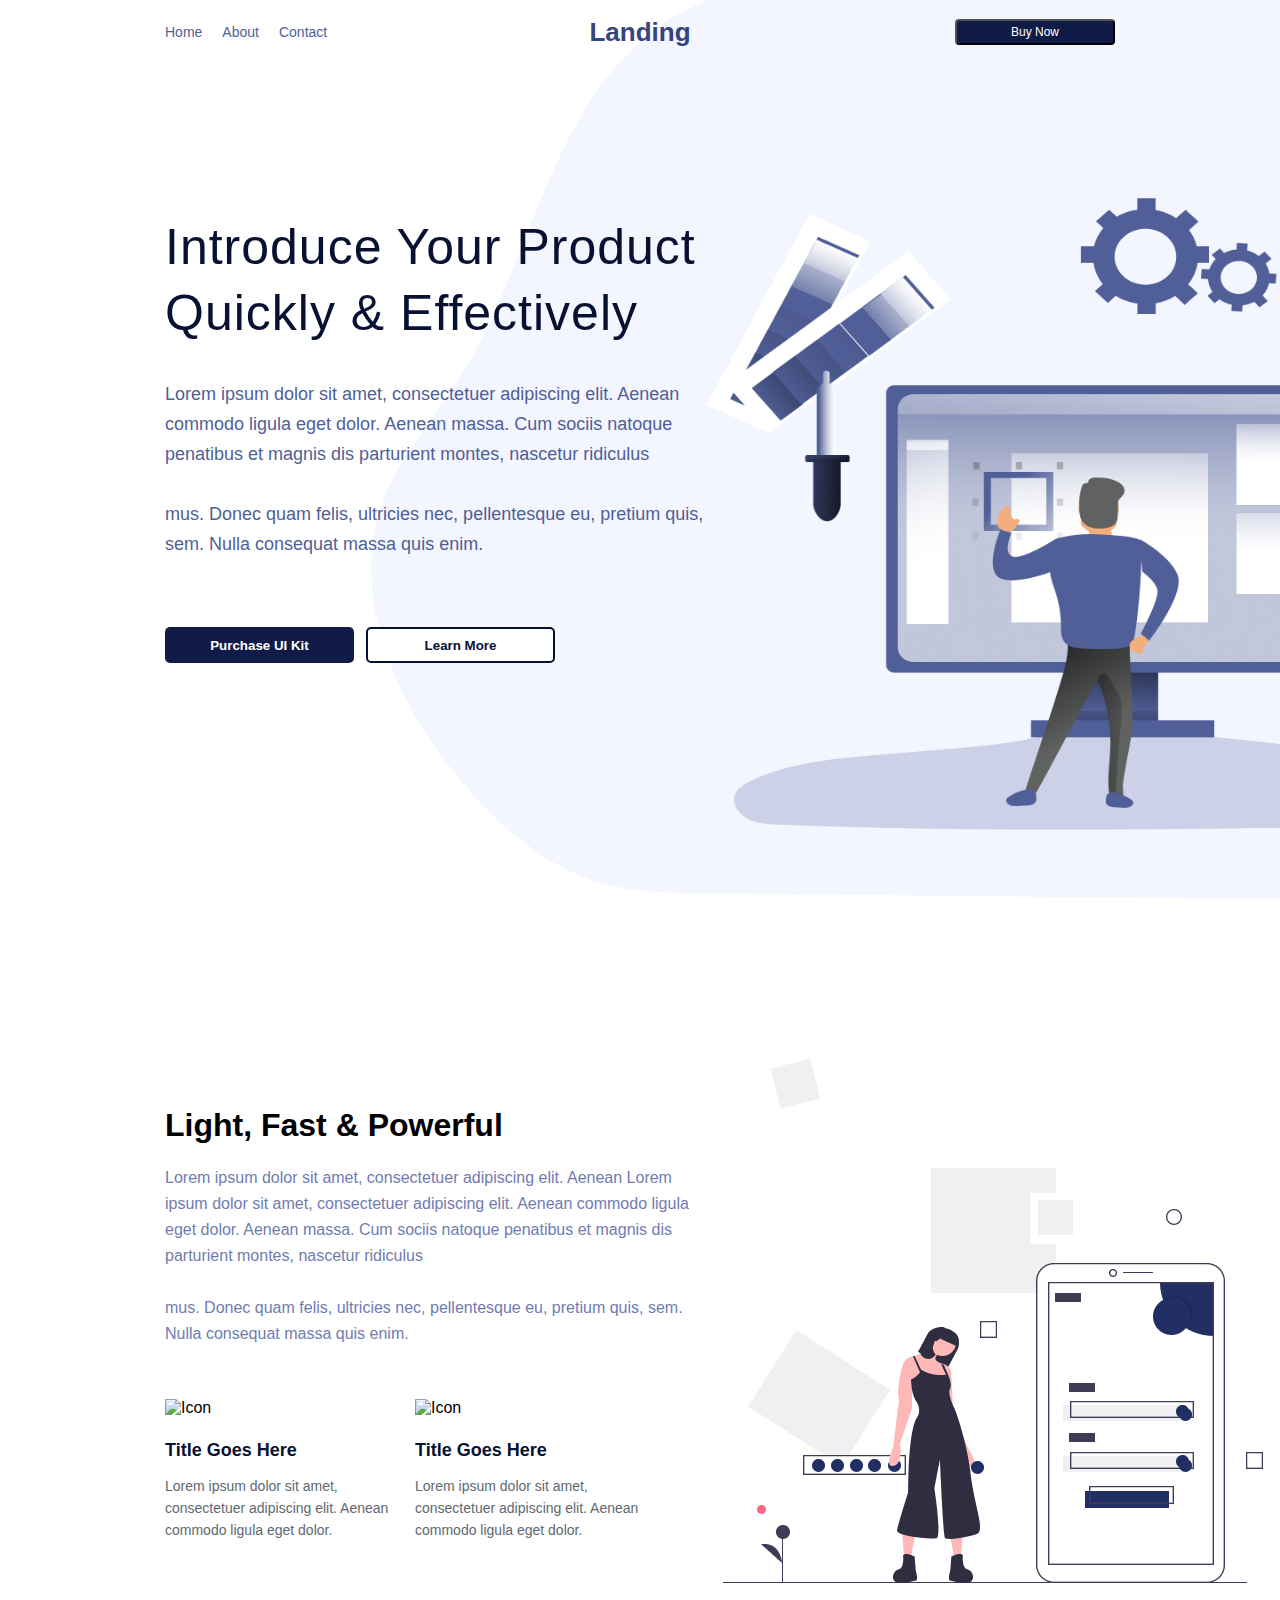
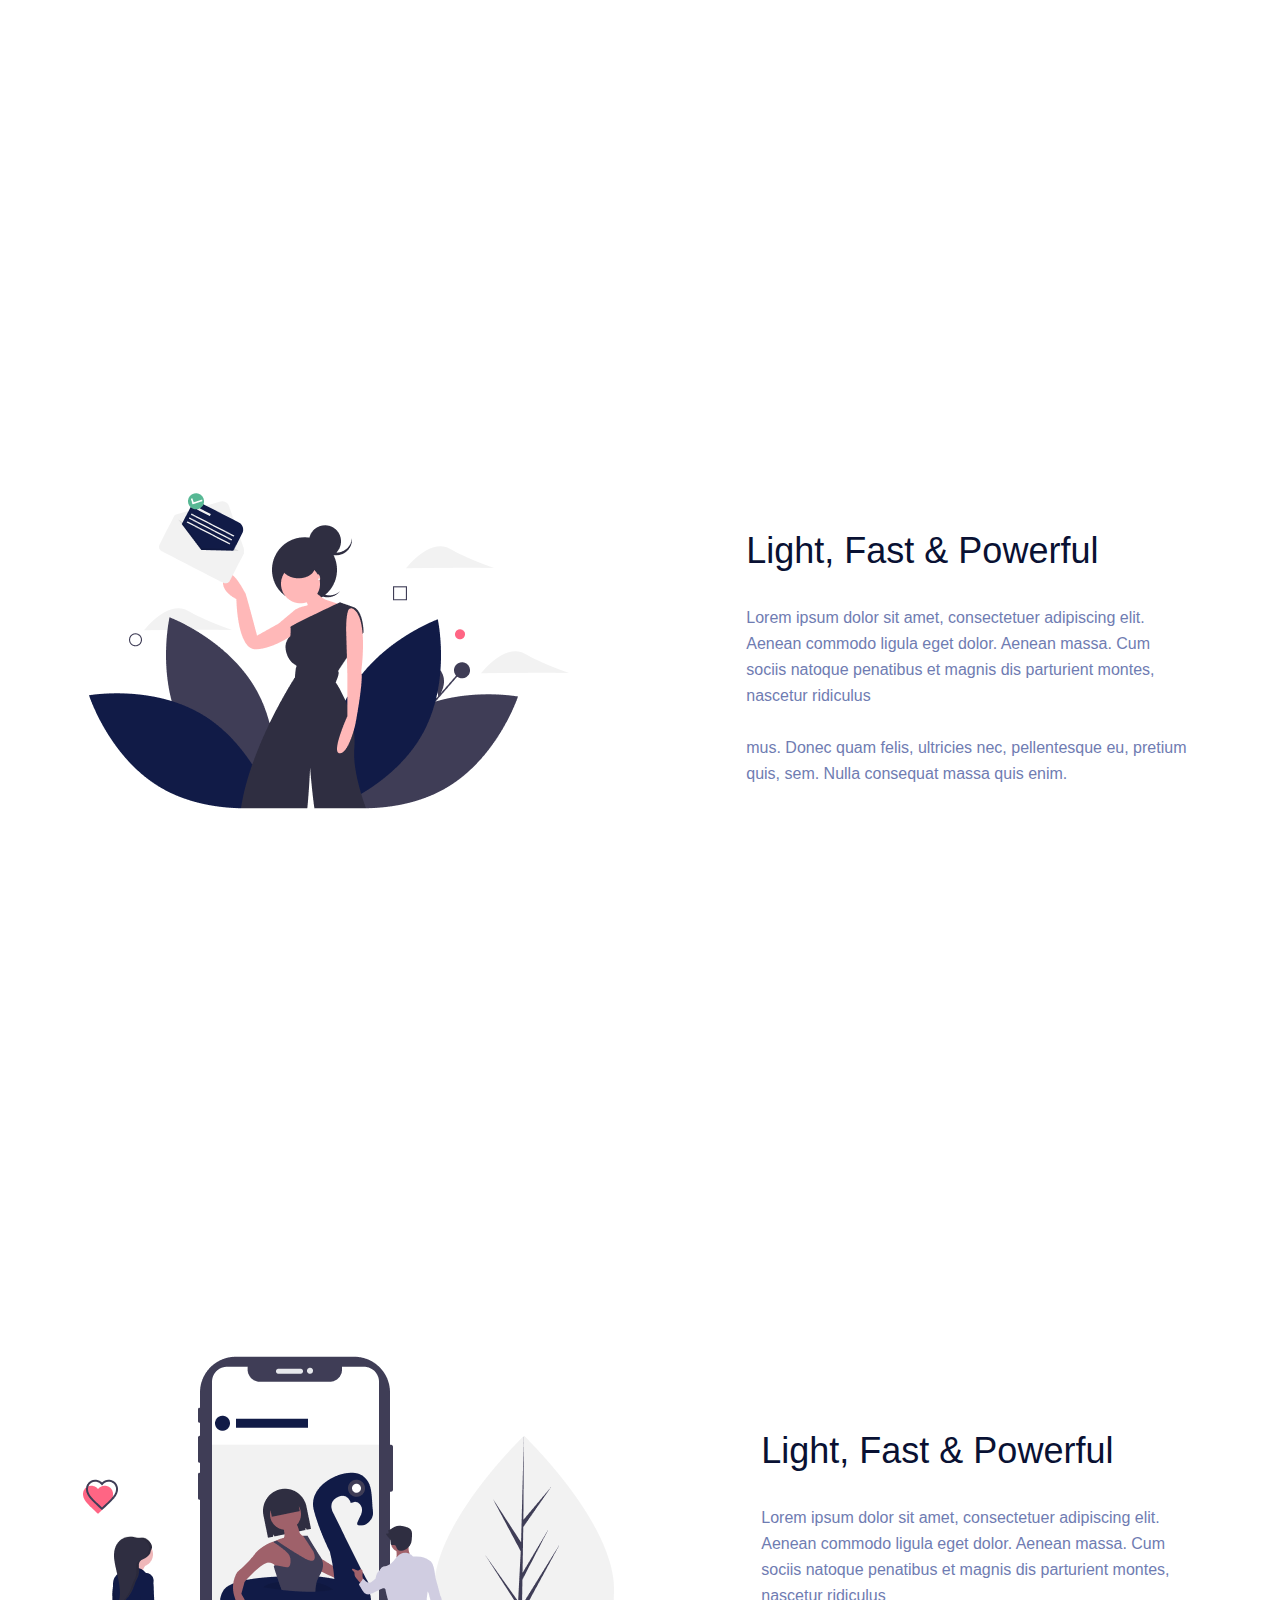
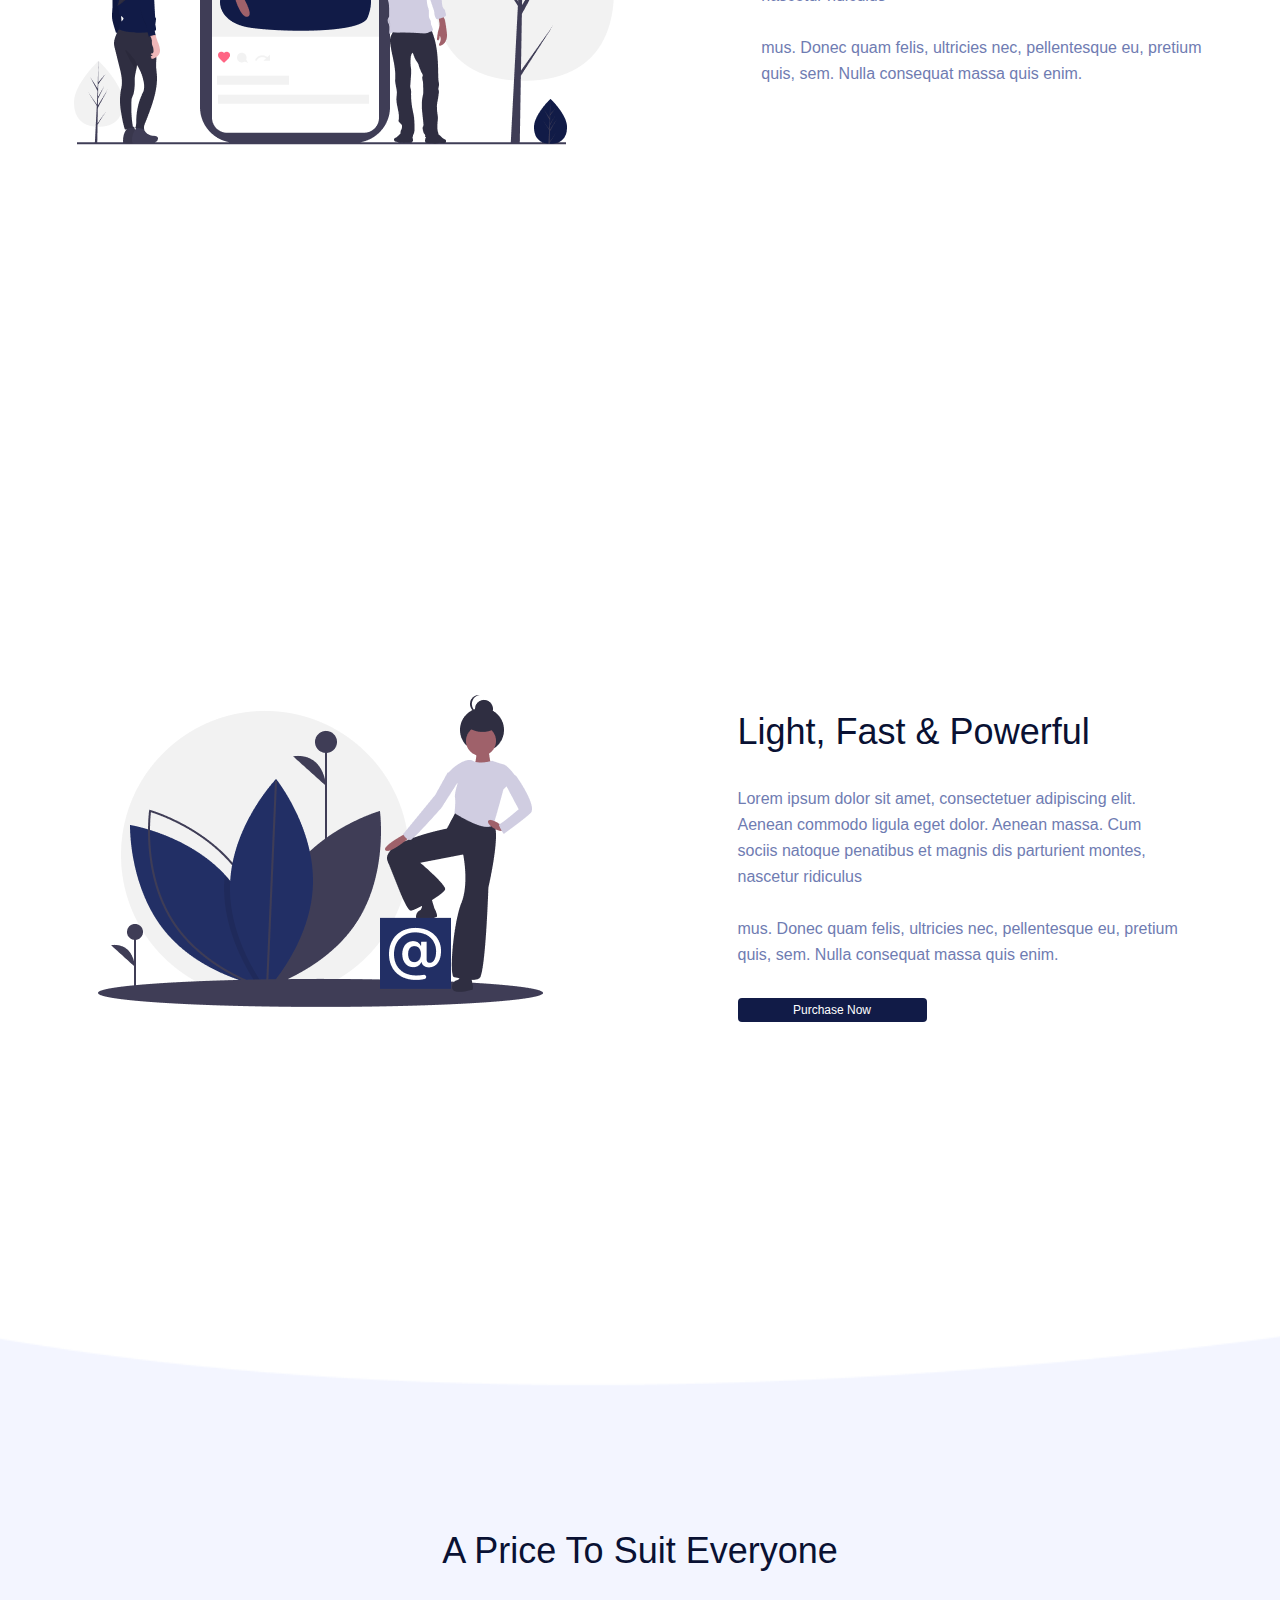
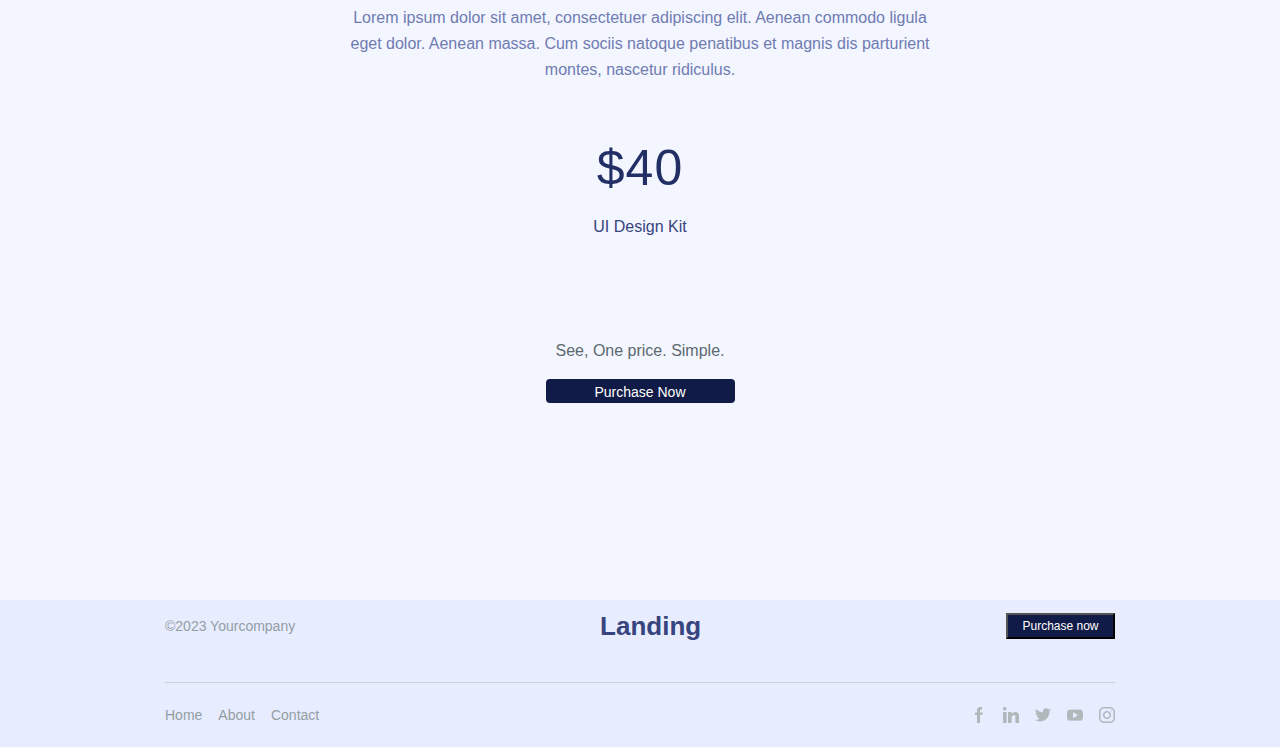
==== html/index.html @ ba0e96a2 "first commit" ====
<!DOCTYPE html>
<html>

<head>
    <meta charset="utf-8">
    <meta http-equiv="X-UA-Compatible" content="IE=edge">
    <title>Home</title>
    <meta name="description" content="">
    <meta name="viewport" content="width=device-width, initial-scale=1">
    <link rel="stylesheet" href="../css/common.css">
</head>

<body>

    <header class="header">
        <div class="header__content">
            <div class="header__menu">
                <nav class="header__menu-nav">
                    <a href="#">Home</a>
                    <a href="#">About</a>
                    <a href="#">Contact</a>
                </nav>
            </div>
            <div class="header__logo">
                <a href="#">
                    Landing
                </a>
            </div>
            <div class="header__button">
                <button class="header__button-btn">
                    Buy Now
                </button>
            </div>
        </div>
    </header>
    <main class="main">
        <!-- Section1 -->
        <section class="section1">
            <div class="section1__background">
                <div class="section1__content">
                </div>
                <div class="section1__text">
                    <h1 class="medium-50">
                        Introduce Your Product Quickly & Effectively
                    </h1>
                    <p class="regular-18">
                        Lorem ipsum dolor sit amet, consectetuer adipiscing elit. Aenean commodo ligula eget dolor.
                        Aenean massa. Cum sociis natoque penatibus et magnis dis parturient montes, nascetur ridiculus
                        <br />
                        <br />
                        mus. Donec quam felis, ultricies nec, pellentesque eu, pretium quis, sem. Nulla consequat massa
                        quis enim.
                    </p>
                </div>
                <div class="section1__buttons">
                    <button class="section1__button section1__button--primary">
                        Purchase UI Kit
                    </button>
                    <button class="section1__button section1__button--secondary">
                        Learn More
                    </button>
                </div>
            </div>

        </section>

        <!-- Section2 -->
        <section class="section2">
            <div class="section2__container">
                <div class="section2__content">
                    <div class="section2__text-container">
                        <h1 class="section2__title">Light, Fast & Powerful</h1>
                        <p class="section2__description regular-16">
                            Lorem ipsum dolor sit amet, consectetuer adipiscing elit. Aenean
                            Lorem ipsum dolor sit amet, consectetuer adipiscing elit. Aenean
                            commodo ligula eget dolor. Aenean massa. Cum sociis natoque
                            penatibus et magnis dis parturient montes, nascetur ridiculus
                            <br /><br />
                            mus. Donec quam felis, ultricies nec, pellentesque eu, pretium
                            quis, sem. Nulla consequat massa quis enim.
                        </p>
                    </div>

                    <div class="section2__cards">
                        <div class="card">
                            <img src="../images/icon.png" alt="Icon" class="card__icon">
                            <h2 class="card__title">Title Goes Here</h2>
                            <p class="card__text">Lorem ipsum dolor sit amet, consectetuer adipiscing elit. Aenean
                                commodo
                                ligula eget dolor.</p>
                        </div>
                        <div class="card">
                            <img src="../images/icon.png" alt="Icon" class="card__icon">
                            <h2 class="card__title">Title Goes Here</h2>
                            <p class="card__text">Lorem ipsum dolor sit amet, consectetuer adipiscing elit. Aenean
                                commodo
                                ligula eget dolor.</p>
                        </div>
                    </div>
                </div>

                <div class="section2__image-container">
                    <img src="../images/mobile.png" alt="Mobile" class="section2__image">
                </div>
            </div>
        </section>
        <!-- Section3 -->


        <section class="section3-info ">
            <div class="section3-info__container">
                <div class="section3-info__item">
                    <img src="../images/info.png" alt="Info" class="section3-info__image">
                    <div class="section3-info__text-container">
                        <h2 class=" medium-36">Light, Fast & Powerful</h2>
                        <p class="regular-16">
                            Lorem ipsum dolor sit amet, consectetuer adipiscing elit. Aenean commodo ligula eget dolor.
                            Aenean massa. Cum sociis natoque penatibus et magnis dis parturient montes, nascetur
                            ridiculus <br /><br />mus.
                            Donec quam felis, ultricies nec, pellentesque eu, pretium quis, sem. Nulla consequat massa
                            quis
                            enim.
                        </p>
                    </div>
                </div>

                <div class="section3-info__item">
                    <img src="../images/info1.png" alt="Info" class="section3-info__image">
                    <div class="section3-info__text-container">
                        <h2 class="medium-36">Light, Fast & Powerful</h2>
                        <p class="regular-16">
                            Lorem ipsum dolor sit amet, consectetuer adipiscing elit. Aenean commodo ligula eget dolor.
                            Aenean massa. Cum sociis natoque penatibus et magnis dis parturient montes, nascetur
                            ridiculus
                            <br /><br /> mus.
                            Donec quam felis, ultricies nec, pellentesque eu, pretium quis, sem. Nulla
                            consequat massa
                            quis
                            enim.
                        </p>
                    </div>
                </div>

                <div class="section3-info__item">
                    <img src="../images/info2.png" alt="Info" class="section3-info__image">
                    <div class="section3-info__text-container">
                        <h2 class=" medium-36">Light, Fast & Powerful</h2>
                        <p class="regular-16" style="margin-bottom: 30px;">
                            Lorem ipsum dolor sit amet, consectetuer adipiscing elit. Aenean commodo ligula eget dolor.
                            Aenean massa. Cum sociis natoque penatibus et magnis dis parturient montes, nascetur
                            ridiculus <br /><br />mus.
                            Donec quam felis, ultricies nec, pellentesque eu, pretium quis, sem. Nulla consequat massa
                            quis
                            enim.
                        </p>
                        <button class="section3-info__button">Purchase Now</button>
                    </div>
                </div>
            </div>
        </section>
        <!-- section4 -->
        <section class="section4">
            <div class="section4__content">
                <div class="section4__text-box">
                    <h2 class="section4__title">A Price To Suit Everyone</h2>
                    <p class="section4__description">
                        Lorem ipsum dolor sit amet, consectetuer adipiscing elit. Aenean commodo ligula eget dolor.
                        Aenean massa. Cum sociis natoque penatibus et magnis dis parturient montes, nascetur ridiculus.
                    </p>
                </div>
                <div class="section4__price-box">
                    <b class="section4__price">$40</b>
                    <h2 class="section4__subtitle">UI Design Kit</h2>
                </div>
                <div class="section4__purchase">
                    <p class="section4__note">See, One price. Simple.</p>
                    <button class="section4__button">
                        <span class="section4__button-text">Purchase Now</span>
                    </button>
                </div>
            </div>
        </section>
    </main>
    <footer>
        <div class="responsive-container">
            <div class="top-section">
                <p>©2023 Yourcompany</p>
                <a>Landing</a>
                <button>Purchase now</button>
            </div>

            <div class="bottom-section">
                <div class="links">
                    <a>Home</a>
                    <a>About</a>
                    <a>Contact</a>
                </div>
                <div class="social-icons">
                    <img src="../images/face.png" alt="Facebook" />
                    <img src="../images/in.png" alt="Link" />
                    <img src="../images/Twicth.png" alt="Twitter" />
                    <img src="../images/Youtube.png" alt="Youtube" />
                    <img src="../images/Instagram.png" alt="Instagram" />
                </div>
            </div>
        </div>
    </footer>


</body>

</html>
---- css/common.css ----
body {
  margin: 0px;
  font-family: sans-serif;
  width: 100%;
}
.main {
  width: 100%;
  height: auto;
  display: flex;
  flex-direction: column;
  overflow: hidden;
}

.header__content {
  display: flex;
  width: 100%;
  position: absolute;
  top: 0px;
  align-items: center;
  height: 64px;
  justify-content: space-between;
  justify-items: center;
  /* overflow: hidden; */
}

.header__button {
  width: 30%;
  display: flex;
  margin-right: 165px;
  justify-content: flex-end;
  align-items: flex-end;
}

.header__logo {
  width: 40%;
  align-items: center;
  display: flex;
  justify-content: center;
}

.header__logo a {
  text-align: center;
  text-decoration: none;
  font-weight: 900;
  line-height: 36px;
  font-size: 26px;
  color: #37447e;
}

.header__menu {
  display: flex;
  width: 30%;
  justify-content: flex-start;
  margin-left: 165px;
  align-items: flex-start;
}

.header__menu-nav {
  display: flex;
  gap: 20px;
}

.header__menu-nav a {
  /* text-decoration: none; */
  text-decoration: none;
  font-size: 14px;
  color: #505f98;
  font-weight: 400;
  line-height: 24px;
}

.header__button-btn {
  color: #ffffff;
  background-color: #111b47;
  font-weight: 500;
  font-size: 12px;
  padding: 4px 12px;
  width: 160px;
  height: 26px;
  border-radius: 4px;
  display: inline-flex;
  align-items: center;
  justify-content: center;
  text-align: center;
  cursor: pointer;
}

.medium-16 {
  font-family: sans-serif;
  font-size: 16px;
  font-weight: 500;
  line-height: 26px;
  text-align: center;
}
.medium-36 {
  font-family: sans-serif;
  font-size: 36px;
  font-weight: 500;
  line-height: 48px;
  text-align: left;
  color: #091133;
}

.medium-50 {
  font-family: sans-serif;
  font-size: 50px;
  font-weight: 500;
  line-height: 66px;
  letter-spacing: 1px;
  text-align: left;
  color: #091133;
}
.medium-50-text-center {
  text-align: center;
  font-family: sans-serif;
  font-size: 50px;
  font-weight: 500;
  line-height: 66px;
  letter-spacing: 1px;
  /* text-align: left; */
  color: #222f65;
}
.regular-16 {
  font-family: sans-serif;
  font-size: 16px;
  font-weight: 400;
  line-height: 26px;
  text-align: left;
  color: #6f7cb2;
}
.regular-18 {
  font-family: sans-serif;
  font-size: 18px;
  font-weight: 400;
  line-height: 30px;
  text-align: left;
  color: #505f98;
}
.section1 {
  background-image: url("../images/panner.png");
  background-repeat: no-repeat;
  background-size: 71% 100%;
  background-position: right;
  min-height: 100vh;
  width: 100%;
  color: #fff;
}

.section1__background {
  display: flex;
  width: 100%;
  flex-direction: column;
  align-items: start;
  justify-content: start;
  margin: 180px 165px 0px 165px;
  max-width: 539px;
}

.section1__content {
  display: flex;
  flex-direction: column;
  align-items: start;
  justify-content: center;
  max-width: 539px;
}

.section1__text {
  /* display: flex; */
  text-align: start;
  /* margin: 243px 0px 0px 0px; */
  margin-bottom: 20px;
  max-width: 539px;
}

.section1__buttons {
  display: flex;
  /* max-width: 539px; */
  font-size: 16px;
  line-height: 16px;
  gap: 12px;
  padding-top: 30px;
}

.section1__button {
  width: 189px;
  height: 36px;
  border-radius: 5px;
  cursor: pointer;
  font-weight: bold;
}

.section1__button--primary {
  background-color: #111b47;
  color: #fff;
  border: none;
}

.section1__button--secondary {
  background-color: #fff;
  color: #091133;
  border: 2px solid #091133;
  padding: 4px 24px;
}
.section2 {
  /* width: 100%;
  display: flex; */
  /* align-items: center;
  justify-content: start; */
  /* padding: 0 165px; */
  width: 100%;
  min-height: 100vh;
  /* color: #fff; */
}

.section2__container {
  display: flex;
  width: 100%;
  align-items: center;
  justify-content: start;
  margin: 158px 0px 0px 165px;
  flex-direction: row;
  height: auto;
}

.section2__content {
  display: flex;
  width: 100%;
  flex-direction: column;
  height: auto;
}

.section2__text-container {
  max-width: 540px;
}

.section2__cards {
  display: flex;
  width: 100%;
  direction: flex-row;
  margin-top: 36px;
  justify-items: center;
}

.card {
  background-color: #ffffff;
  border-radius: 8px;
  width: 100%;
  max-width: 250px;
  box-sizing: border-box;
  text-align: start;
  /* padding: 20px; */
}

.card__icon {
  width: 64px;
  height: 64px;
  margin-bottom: 12px;
}

.card__title {
  font-size: 20px;
  font-weight: 500;
  color: #091133;
  margin-bottom: 8px;
}

.card__text {
  font-size: 14px;
  color: #6f7cb2;
  line-height: 22px;
}

.section2__image-container {
  display: flex;
  margin-right: 165px;
  width: 100%;
  height: auto;
}

.section2__image {
  max-width: 100%;
  height: auto;
}

.card {
  background-color: #ffffff;
  border-radius: 8px;

  /* padding: 1rem; */
  width: 100%;
  max-width: 250px;
  box-sizing: border-box;
  text-align: start;
}

.card__icon {
  width: 40px;
  height: 40px;
  margin-bottom: 0.5rem;
}

.card__title {
  font-family: sans-serif;
  font-weight: 600;
  font-size: 18px;
  color: #091133;
  margin-bottom: 0.5rem;
}

.card__text {
  font-family: sans-serif;
  font-size: 14px;
  color: #5d6970;
}

/* Section3 Styles */

.section3-info {
  width: 100%;
  min-height: 100vh;
}

.section3-info__container {
  display: flex;
  flex-direction: column;
  width: 100%;
}

.section3-info__item {
  display: flex;
  flex-direction: row;
  min-height: 100vh;
  justify-content: space-around;
  align-items: center;
}

.section3-info__image {
  max-width: 98%;
}

.section3-info__text-container {
  max-width: 445px;
}

.section3-info__button {
  background-color: #111b47;
  color: #ffffff;
  width: 189px;
  height: 24px;
  border: none;
  border-radius: 4px;
  font-size: 12px;
  cursor: pointer;
}
.section4 {
  background-image: url("../images/Rectangle.png");
  background-repeat: no-repeat;
  background-size: 100% 150%;
}

.section4__content {
  /* margin: 0 2px; */
  display: flex;
  text-align: center;
  width: 100%;
  flex-direction: column;
  min-height: 100vh;
  justify-content: center;
  align-items: center;
}

.section4__text-box {
  max-width: 600px;
}

.section4__title {
  font-family: sans-serif;
  font-size: 36px;
  font-weight: 500;
  line-height: 48px;
  text-align: center;
  color: #091133;
}

.section4__description {
  font-family: sans-serif;
  font-size: 16px;
  font-weight: 400;
  line-height: 26px;
  text-align: center;
  color: #6f7cb2;
}

.section4__price-box {
  margin-top: 36px;
}

.section4__price {
  font-size: 50px;
  font-weight: 500;
  line-height: 66px;
  letter-spacing: 1px;
  text-align: center;
  color: #222f65;
}

.section4__subtitle {
  font-family: sans-serif;
  color: #37447e;
  font-size: 16px;
  font-weight: 400;
  line-height: 26px;
  text-align: center;
}

.section4__purchase {
  margin-top: 60px;
}

.section4__note {
  padding-top: 10px;
  line-height: 24px;
  font-weight: 400;
  color: #5d6970;
}

.section4__button {
  background-color: #111b47;
  color: #ffffff;
  width: 189px;
  height: 24px;
  border: none;
  border-radius: 4px;
  /* padding: 4px 0px 4px 0px;  */
  font-size: 12px;
  cursor: pointer;
  /* margin-top: 1rem;  */
}

.section4__button-text {
  //styleName: Medium 14;
  font-family: sans-serif;
  font-size: 14px;
  font-weight: 500;
  line-height: 24px;
  text-align: center;
}
.responsive-container {
  background-color: #e7ecff;
  display: flex;
  flex-direction: column;
  width: 100%;
  height: auto;
}

.top-section {
  border-bottom: 1px solid #cdd1d4;
  padding-bottom: 30px;
  margin: 0 165px;
  display: flex;
  align-items: center;
  justify-content: space-between;
}

.top-section p {
  font-size: 14px;
  line-height: 24px;
  color: #939ea4;
  font-weight: 500;
}

.top-section a {
  font-weight: 900;
  line-height: 38px;
  font-size: 26px;
  color: #37447e;
}

.top-section button {
  font-weight: 500;
  font-size: 12px;
  line-height: 18px;
  width: 109px;
  height: 26px;
  background-color: #111b47;
  color: #fff;
  /* padding: 4px 16px; */
}

.bottom-section {
  margin: 20px 165px;
  display: flex;
  align-items: center;
  justify-content: space-between;
}

.links {
  display: flex;
  gap: 16px;
  font-size: 14px;
  color: #929ecc;
  font-weight: 500;
  line-height: 24px;
  color: #939ea4;
}

.social-icons {
  display: flex;
  gap: 16px;
}
/* about */
.main1 {
  width: 100%;
  height: auto;
  display: flex;
  flex-direction: column;
  overflow: hidden;
}

.aboutsection {
  min-height: 100vh;
  margin: 100px 165px 0px 165px;
  display: flex;
}

.aboutsection__container {
  justify-content: center;
  align-items: center;
  flex-direction: row;
  display: flex;
  width: 100%;
  height: auto;
}

.aboutsection__text-container {
  margin-top: 60px;
  display: flex;
  flex-direction: column;
  width: 50%;
  max-width: 520px;
}

.aboutsection__cards {
  display: flex;
  flex-direction: column;
  margin-top: 36px;
}

.aboutsection__card-container {
  display: flex;
  flex-direction: row;
  gap: 20px;
  margin-top: 36px;
}
.aboutsection__text-container {
  width: 100%;
}
.aboutsection__text {
  max-width: 520px;
}
.aboutsection__image-container {
  display: flex;
  margin-left: 100px;
  width: 50%;
}

.aboutsection__image {
  width: 100%;
  height: auto;
}
/* contact */
.main2 {
  width: 100%;
  height: auto;
  display: flex;
  flex-direction: column;
  overflow: hidden;
}

.contact {
  min-height: 100vh;
  display: flex;
  /* align-items: start; */

  /* padding: 0 10rem; */
}

.contact__container {
  display: flex;
  width: 100%;
  height: auto;
  align-items: center;
}

.contact__image-container {
  display: flex;
  width: 50%;
  flex-direction: column;
  height: 100vh;
}

.contact__image {
  width: 100%;
  height: auto;
}

.contact__content {
  display: flex;
  width: 50%;
  /* margin: 140px 125px 0px 125px; */
  flex-direction: column;
  margin-left: 125px;
  max-width: 675px;
}

.contact__text-container {
  display: flex;
  flex-direction: column;
}

.contact__headline {
  font-size: 36px;
  line-height: 36px;
  font-weight: 500;
  color: #091133;
}

.contact__cards {
  display: flex;
  flex-direction: column;
  margin-top: 36px;
}

.contact__card-container {
  display: flex;
  flex-direction: row;
  gap: 20px;
  margin-top: 36px;
}

@media (max-width: 768px) {
  .header__content {
    position: fixed;
  }

  .header__menu {
    display: none;
    width: 100%;
  }
  .section2__image-container {
    margin: 10px 8px 0px 8px;
    width: 95%;
  }
  .header__logo {
    width: 50%;
    justify-content: start;
  }
  .header__button {
    width: 50%;
    margin: 0px 20px 0px 0px;
  }
  .section1 {
    background-size: 100% 100%;
  }
  .section1__background {
    /* max-width:100%; */
    width: 100%;
    margin: 50px 8px 0px 8px;
    /* margin-top:100px; */
    justify-content: center;
  }
  .section2__container {
    flex-direction: column;
    justify-content: center;
    margin: 0 8px 0 9px;
    margin-bottom: 100px;
  }
  .section3-info__container {
  }
  .section3-info__item {
    flex-direction: column;
    margin: 0 8px 0 8px;
  }
  .top-section {
    flex-direction: column;
    margin: 40px 0px 40px 0px;
  }
  .top-section button {
    margin: 40px 0px 40px 0px;
  }
  .link {
    gap: 10px;
  }
  .social-icons {
    margin: 40px 0px 40px 0px;
  }
  .bottom-section {
    flex-direction: column;
  }

  .aboutsection {
    margin: 0px 8px 0px 8px;
    flex-direction: column;
    justify-content: center;
  }
  .aboutsection__container {
    flex-direction: column;
    justify-content: center;
    width: 100%;
  }
  .aboutsection__image-container {
    width: 95%;
    margin: 20px 4px 0px 4px;
    justify-content: center;
    width: 100%;
  }

  .aboutsection__image {
    width: 95%;
  }
  .contact__container {
    flex-direction: column;
    justify-content: center;
    align-items: center;
  }
  .contact__content {
    margin: 0;
    width: 100%;
    justify-content: center;
    align-items: center;
  }
  .contact__text-container {
    margin: 8px;
    /* padding:4px; */
    max-width: 100%;
    text-align: center;
  }
  .contact__cards {
    margin: 8px;
    /* padding:4px;/ */
    max-width: 100%;
    text-align: center;
  }
  .contact__image-container {
    width: 100%;
  }
}
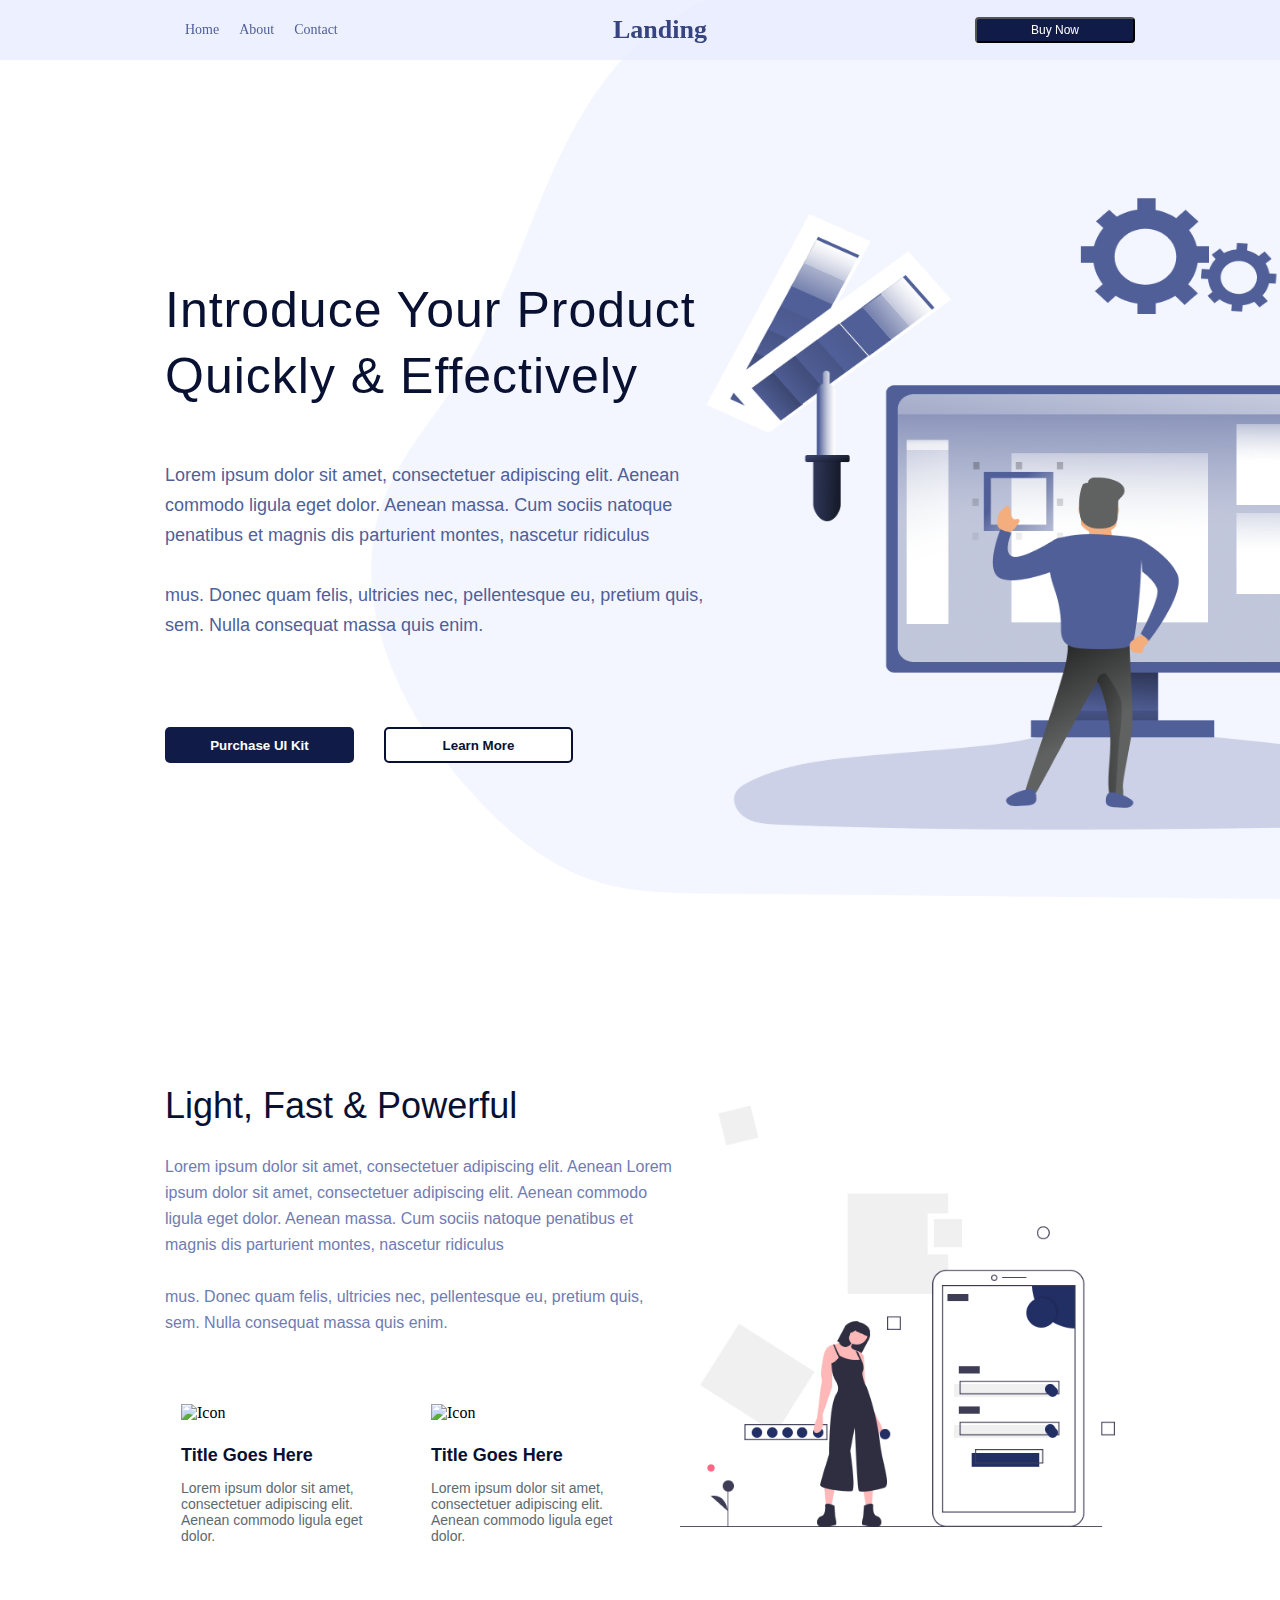
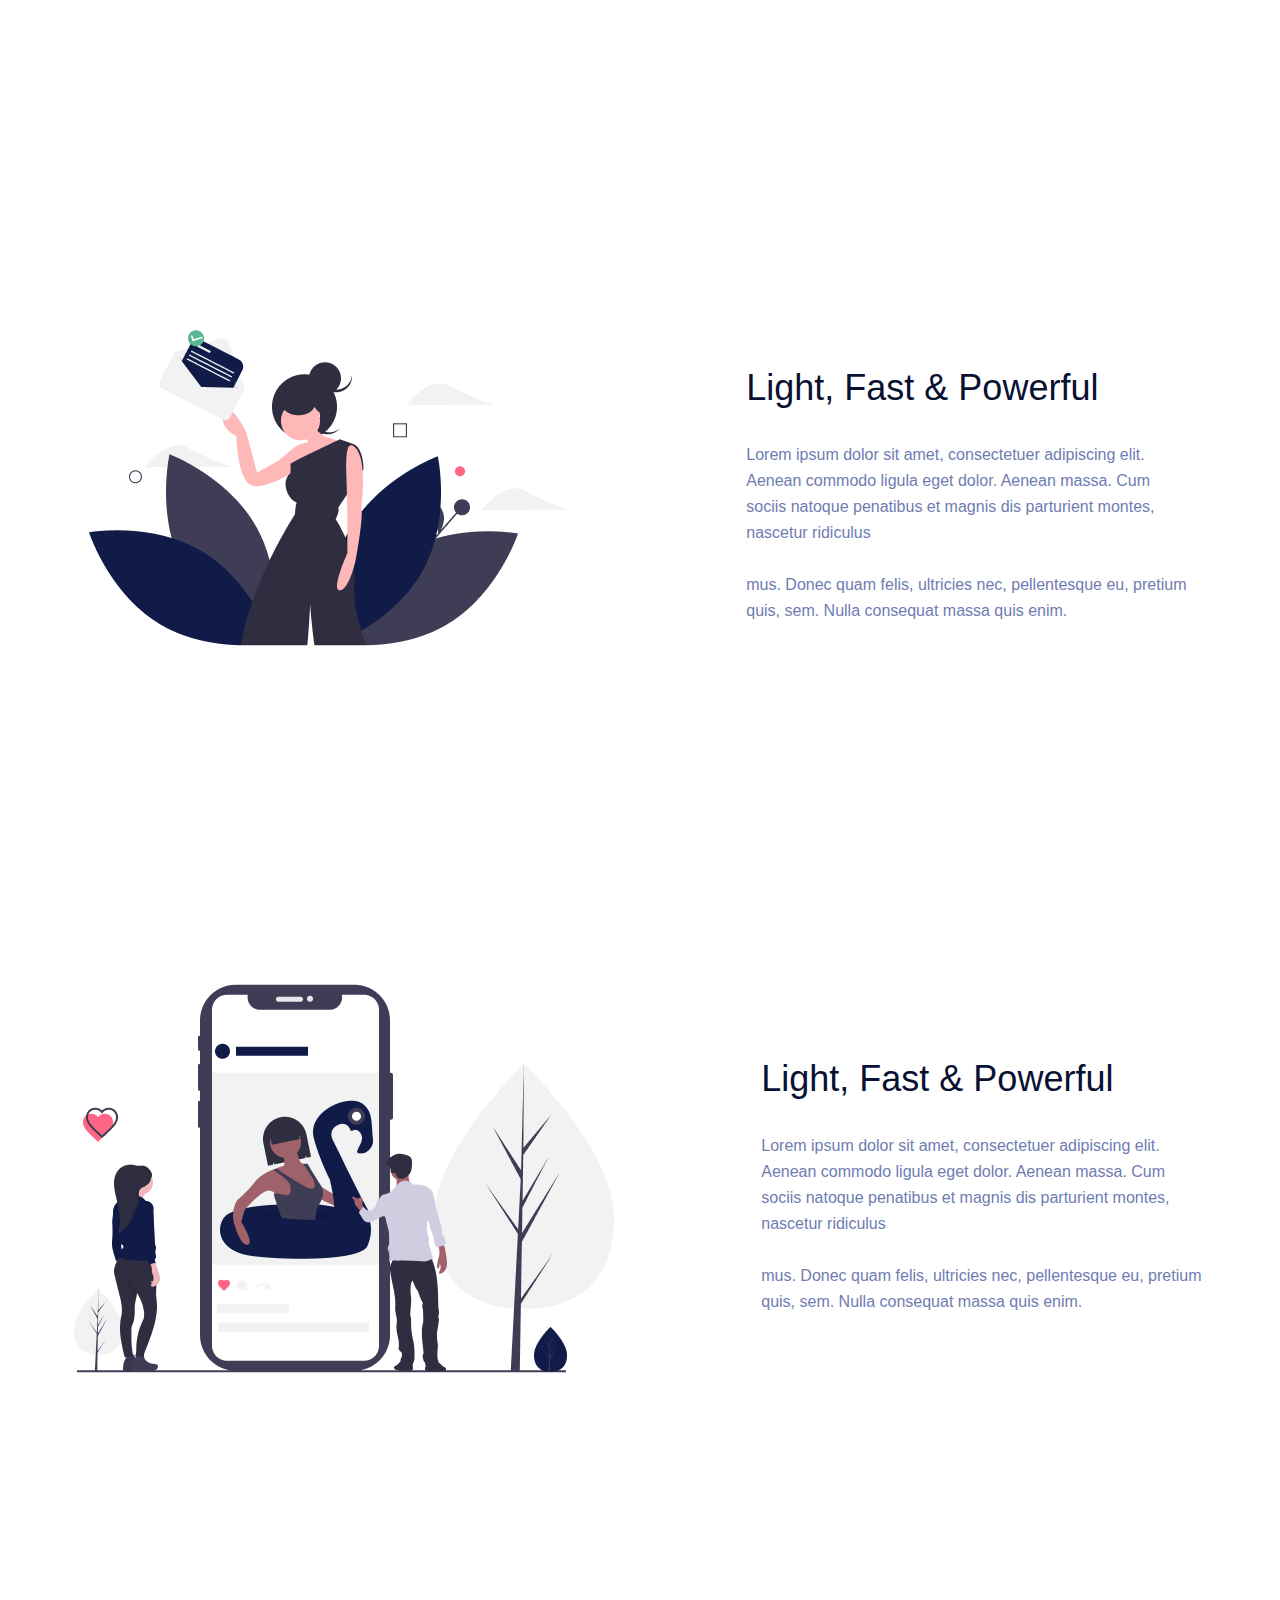
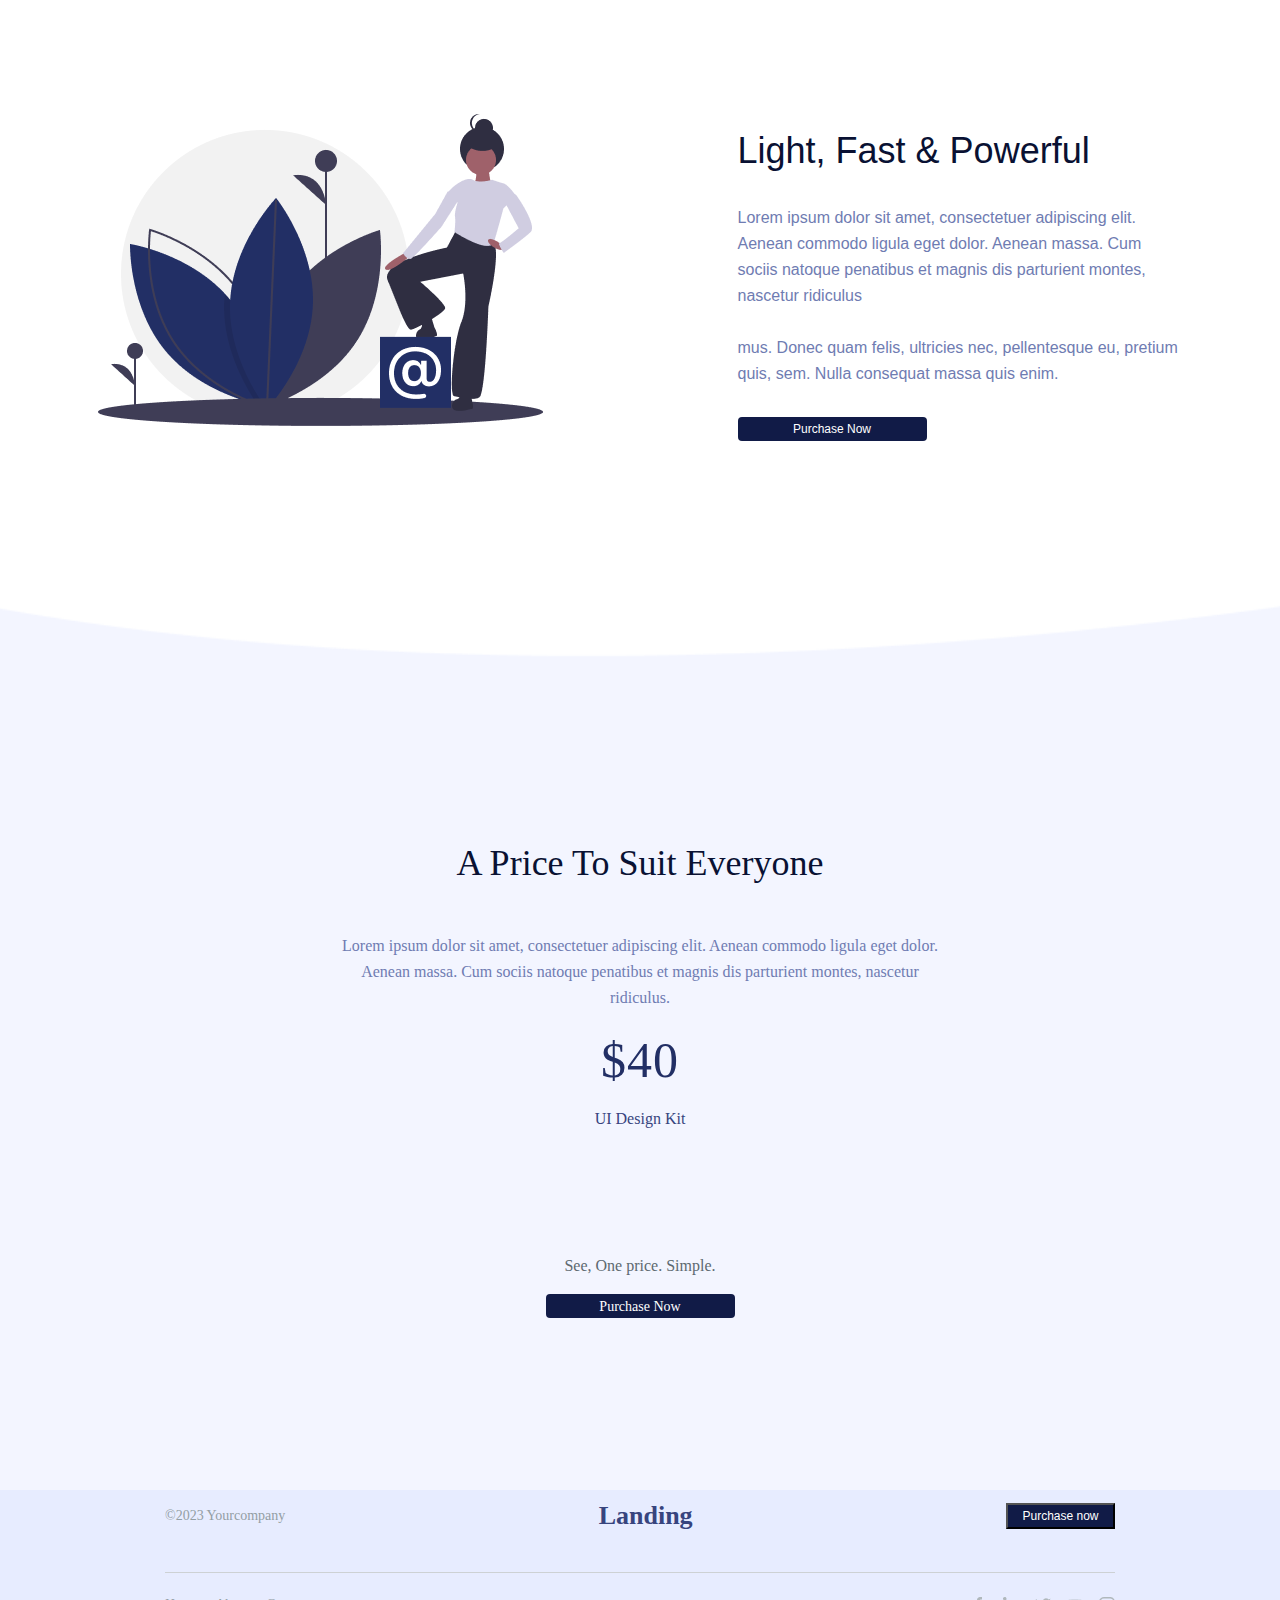
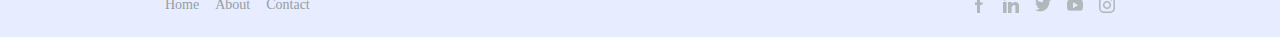
==== commit 526be131: "fix bug" ====
--- a/html/index.html
+++ b/html/index.html
@@ -7,18 +7,22 @@
     <title>Home</title>
     <meta name="description" content="">
     <meta name="viewport" content="width=device-width, initial-scale=1">
+    <link rel="stylesheet" href="../css/reset.css">
     <link rel="stylesheet" href="../css/common.css">
+
 </head>
 
 <body>
 
     <header class="header">
+
+
         <div class="header__content">
             <div class="header__menu">
                 <nav class="header__menu-nav">
-                    <a href="#">Home</a>
-                    <a href="#">About</a>
-                    <a href="#">Contact</a>
+                    <a href="../html/index.html">Home</a>
+                    <a href="../html/about.html">About</a>
+                    <a href="../html/contact.html">Contact</a>
                 </nav>
             </div>
             <div class="header__logo">
@@ -31,27 +35,33 @@
                     Buy Now
                 </button>
             </div>
+            <div class="header__mobile">
+                <button class="header--mobile__menu">&#9776;</button>
+            </div>
         </div>
+
+
     </header>
-    <main class="main">
+    <main class=" main">
         <!-- Section1 -->
         <section class="section1">
-            <div class="section1__background">
-                <div class="section1__content">
-                </div>
-                <div class="section1__text">
-                    <h1 class="medium-50">
-                        Introduce Your Product Quickly & Effectively
-                    </h1>
-                    <p class="regular-18">
-                        Lorem ipsum dolor sit amet, consectetuer adipiscing elit. Aenean commodo ligula eget dolor.
-                        Aenean massa. Cum sociis natoque penatibus et magnis dis parturient montes, nascetur ridiculus
-                        <br />
-                        <br />
-                        mus. Donec quam felis, ultricies nec, pellentesque eu, pretium quis, sem. Nulla consequat massa
-                        quis enim.
-                    </p>
-                </div>
+            <!-- <div class="section1__background"> -->
+
+            <div class="section1__text">
+                <h1 class="medium-50">
+                    Introduce Your Product Quickly & Effectively
+                </h1>
+                <p class="regular-18">
+                    Lorem ipsum dolor sit amet, consectetuer adipiscing elit. Aenean commodo ligula eget
+                    dolor.
+                    Aenean massa. Cum sociis natoque penatibus et magnis dis parturient montes, nascetur
+                    ridiculus
+                    <br />
+                    <br />
+                    mus. Donec quam felis, ultricies nec, pellentesque eu, pretium quis, sem. Nulla
+                    consequat massa
+                    quis enim.
+                </p>
                 <div class="section1__buttons">
                     <button class="section1__button section1__button--primary">
                         Purchase UI Kit
@@ -62,6 +72,8 @@
                 </div>
             </div>
 
+            <!-- </div> -->
+
         </section>
 
         <!-- Section2 -->
@@ -69,8 +81,8 @@
             <div class="section2__container">
                 <div class="section2__content">
                     <div class="section2__text-container">
-                        <h1 class="section2__title">Light, Fast & Powerful</h1>
-                        <p class="section2__description regular-16">
+                        <h1 class="medium-36">Light, Fast & Powerful</h1>
+                        <p class="regular-16">
                             Lorem ipsum dolor sit amet, consectetuer adipiscing elit. Aenean
                             Lorem ipsum dolor sit amet, consectetuer adipiscing elit. Aenean
                             commodo ligula eget dolor. Aenean massa. Cum sociis natoque
@@ -85,14 +97,16 @@
                         <div class="card">
                             <img src="../images/icon.png" alt="Icon" class="card__icon">
                             <h2 class="card__title">Title Goes Here</h2>
-                            <p class="card__text">Lorem ipsum dolor sit amet, consectetuer adipiscing elit. Aenean
+                            <p class="card__text">Lorem ipsum dolor sit amet, consectetuer adipiscing elit.
+                                Aenean
                                 commodo
                                 ligula eget dolor.</p>
                         </div>
                         <div class="card">
                             <img src="../images/icon.png" alt="Icon" class="card__icon">
                             <h2 class="card__title">Title Goes Here</h2>
-                            <p class="card__text">Lorem ipsum dolor sit amet, consectetuer adipiscing elit. Aenean
+                            <p class="card__text">Lorem ipsum dolor sit amet, consectetuer adipiscing elit.
+                                Aenean
                                 commodo
                                 ligula eget dolor.</p>
                         </div>
@@ -107,17 +121,20 @@
         <!-- Section3 -->
 
 
-        <section class="section3-info ">
+        <section class="section3-info">
             <div class="section3-info__container">
                 <div class="section3-info__item">
                     <img src="../images/info.png" alt="Info" class="section3-info__image">
                     <div class="section3-info__text-container">
                         <h2 class=" medium-36">Light, Fast & Powerful</h2>
                         <p class="regular-16">
-                            Lorem ipsum dolor sit amet, consectetuer adipiscing elit. Aenean commodo ligula eget dolor.
-                            Aenean massa. Cum sociis natoque penatibus et magnis dis parturient montes, nascetur
+                            Lorem ipsum dolor sit amet, consectetuer adipiscing elit. Aenean commodo ligula
+                            eget dolor.
+                            Aenean massa. Cum sociis natoque penatibus et magnis dis parturient montes,
+                            nascetur
                             ridiculus <br /><br />mus.
-                            Donec quam felis, ultricies nec, pellentesque eu, pretium quis, sem. Nulla consequat massa
+                            Donec quam felis, ultricies nec, pellentesque eu, pretium quis, sem. Nulla
+                            consequat massa
                             quis
                             enim.
                         </p>
@@ -129,8 +146,10 @@
                     <div class="section3-info__text-container">
                         <h2 class="medium-36">Light, Fast & Powerful</h2>
                         <p class="regular-16">
-                            Lorem ipsum dolor sit amet, consectetuer adipiscing elit. Aenean commodo ligula eget dolor.
-                            Aenean massa. Cum sociis natoque penatibus et magnis dis parturient montes, nascetur
+                            Lorem ipsum dolor sit amet, consectetuer adipiscing elit. Aenean commodo ligula
+                            eget dolor.
+                            Aenean massa. Cum sociis natoque penatibus et magnis dis parturient montes,
+                            nascetur
                             ridiculus
                             <br /><br /> mus.
                             Donec quam felis, ultricies nec, pellentesque eu, pretium quis, sem. Nulla
@@ -146,10 +165,13 @@
                     <div class="section3-info__text-container">
                         <h2 class=" medium-36">Light, Fast & Powerful</h2>
                         <p class="regular-16" style="margin-bottom: 30px;">
-                            Lorem ipsum dolor sit amet, consectetuer adipiscing elit. Aenean commodo ligula eget dolor.
-                            Aenean massa. Cum sociis natoque penatibus et magnis dis parturient montes, nascetur
+                            Lorem ipsum dolor sit amet, consectetuer adipiscing elit. Aenean commodo ligula
+                            eget dolor.
+                            Aenean massa. Cum sociis natoque penatibus et magnis dis parturient montes,
+                            nascetur
                             ridiculus <br /><br />mus.
-                            Donec quam felis, ultricies nec, pellentesque eu, pretium quis, sem. Nulla consequat massa
+                            Donec quam felis, ultricies nec, pellentesque eu, pretium quis, sem. Nulla
+                            consequat massa
                             quis
                             enim.
                         </p>
@@ -164,8 +186,10 @@
                 <div class="section4__text-box">
                     <h2 class="section4__title">A Price To Suit Everyone</h2>
                     <p class="section4__description">
-                        Lorem ipsum dolor sit amet, consectetuer adipiscing elit. Aenean commodo ligula eget dolor.
-                        Aenean massa. Cum sociis natoque penatibus et magnis dis parturient montes, nascetur ridiculus.
+                        Lorem ipsum dolor sit amet, consectetuer adipiscing elit. Aenean commodo ligula eget
+                        dolor.
+                        Aenean massa. Cum sociis natoque penatibus et magnis dis parturient montes, nascetur
+                        ridiculus.
                     </p>
                 </div>
                 <div class="section4__price-box">
@@ -191,22 +215,22 @@
 
             <div class="bottom-section">
                 <div class="links">
-                    <a>Home</a>
-                    <a>About</a>
-                    <a>Contact</a>
+                    <a href="../html/index.html" class="links-active1">Home</a>
+                    <a href="../html/about.html" class="links-active2">About</a>
+                    <a href="../html/about.html" class="links-active3">Contact</a>
                 </div>
                 <div class="social-icons">
-                    <img src="../images/face.png" alt="Facebook" />
-                    <img src="../images/in.png" alt="Link" />
-                    <img src="../images/Twicth.png" alt="Twitter" />
-                    <img src="../images/Youtube.png" alt="Youtube" />
-                    <img src="../images/Instagram.png" alt="Instagram" />
+                    <img class="icons-facebook" src="../images/face.png" alt="Facebook" />
+                    <img class="icons-linkedin" src="../images/in.png" alt="Link" />
+                    <img class="icons-twitter" src="../images/Twicth.png" alt="Twitter" />
+                    <img class="icons-youtube" src="../images/Youtube.png" alt="Youtube" />
+                    <img class="icons-instagram" src="../images/Instagram.png" alt="Instagram" />
                 </div>
             </div>
         </div>
     </footer>
 
-
+    <script src="../js/index.js"></script>
 </body>
 
 </html>--- a/css/common.css
+++ b/css/common.css
@@ -1,16 +1,3 @@
-body {
-  margin: 0px;
-  font-family: sans-serif;
-  width: 100%;
-}
-.main {
-  width: 100%;
-  height: auto;
-  display: flex;
-  flex-direction: column;
-  overflow: hidden;
-}
-
 .header__content {
   display: flex;
   width: 100%;
@@ -21,6 +8,9 @@
   justify-content: space-between;
   justify-items: center;
   /* overflow: hidden; */
+}
+.header__content.v1 {
+  background-color: #e7ecff;
 }
 
 .header__button {
@@ -46,13 +36,31 @@
   font-size: 26px;
   color: #37447e;
 }
+.header__logo a:hover {
+  color: #121212;
+  transform: scaleX(1.5);
+  transfom: scaleY(1.5);
+}
+
+.header__content {
+  position: fixed;
+  height: 60px;
+  background-color: #e7ecffcc;
+  overflow: hidden;
+  width: 100%;
+  z-index: 1000; /* Đảm bảo header luôn nằm trên cùng */
+  display: flex;
+  justify-content: space-between;
+  align-items: center;
+  padding: 0 20px; /* Thêm khoảng cách bên trái và phải của header */
+}
 
 .header__menu {
   display: flex;
-  width: 30%;
+  width: 30%; /* Không cần thiết phải đặt width cụ thể */
   justify-content: flex-start;
-  margin-left: 165px;
-  align-items: flex-start;
+  margin-left: 165px; /* Điều chỉnh vị trí nếu cần thiết */
+  align-items: center; /* Đảm bảo các mục menu căn chỉnh đúng */
 }
 
 .header__menu-nav {
@@ -61,7 +69,6 @@
 }
 
 .header__menu-nav a {
-  /* text-decoration: none; */
   text-decoration: none;
   font-size: 14px;
   color: #505f98;
@@ -69,6 +76,14 @@
   line-height: 24px;
 }
 
+.header__menu-nav a:hover {
+  color: #121212;
+  transform: scale(1.5); /* Đã sửa lỗi chính tả từ transfom thành transform */
+}
+
+.header__mobile {
+  display: none; /* Ẩn nút menu trên màn hình lớn */
+}
 .header__button-btn {
   color: #ffffff;
   background-color: #111b47;
@@ -84,101 +99,43 @@
   text-align: center;
   cursor: pointer;
 }
-
-.medium-16 {
-  font-family: sans-serif;
-  font-size: 16px;
-  font-weight: 500;
-  line-height: 26px;
-  text-align: center;
-}
-.medium-36 {
-  font-family: sans-serif;
-  font-size: 36px;
-  font-weight: 500;
-  line-height: 48px;
-  text-align: left;
-  color: #091133;
-}
-
-.medium-50 {
-  font-family: sans-serif;
-  font-size: 50px;
-  font-weight: 500;
-  line-height: 66px;
-  letter-spacing: 1px;
-  text-align: left;
-  color: #091133;
-}
-.medium-50-text-center {
-  text-align: center;
-  font-family: sans-serif;
-  font-size: 50px;
-  font-weight: 500;
-  line-height: 66px;
-  letter-spacing: 1px;
-  /* text-align: left; */
-  color: #222f65;
-}
-.regular-16 {
-  font-family: sans-serif;
-  font-size: 16px;
-  font-weight: 400;
-  line-height: 26px;
-  text-align: left;
-  color: #6f7cb2;
-}
-.regular-18 {
-  font-family: sans-serif;
-  font-size: 18px;
-  font-weight: 400;
-  line-height: 30px;
-  text-align: left;
-  color: #505f98;
-}
+.header__button-btn:hover {
+  background-color: #121212;
+  transform: scaleX(0.75);
+  transfom: scaleY(1.25);
+}
+
 .section1 {
   background-image: url("../images/panner.png");
   background-repeat: no-repeat;
   background-size: 71% 100%;
   background-position: right;
+  /* height: auto; */
   min-height: 100vh;
   width: 100%;
   color: #fff;
 }
 
-.section1__background {
-  display: flex;
-  width: 100%;
-  flex-direction: column;
+.section1__text {
+  display: flex;
+  height: auto;
   align-items: start;
   justify-content: start;
-  margin: 180px 165px 0px 165px;
+  flex-direction: column;
+
+  margin: 243px 0px 0px 165px;
   max-width: 539px;
 }
 
-.section1__content {
-  display: flex;
-  flex-direction: column;
+.section1__buttons {
+  display: flex;
+  max-width: 539px;
+  margin: 69px 0px 0px 0px;
+  font-size: 16px;
   align-items: start;
-  justify-content: center;
-  max-width: 539px;
-}
-
-.section1__text {
-  /* display: flex; */
-  text-align: start;
-  /* margin: 243px 0px 0px 0px; */
-  margin-bottom: 20px;
-  max-width: 539px;
-}
-
-.section1__buttons {
-  display: flex;
-  /* max-width: 539px; */
-  font-size: 16px;
+  justify-content: start;
   line-height: 16px;
-  gap: 12px;
-  padding-top: 30px;
+  gap: 30px;
 }
 
 .section1__button {
@@ -194,38 +151,44 @@
   color: #fff;
   border: none;
 }
-
+.section1__button--primary:hover {
+  background-color: #121212;
+  transform: scale(0.75, 1.12);
+}
 .section1__button--secondary {
   background-color: #fff;
   color: #091133;
   border: 2px solid #091133;
   padding: 4px 24px;
 }
+.section1__button--secondary:hover {
+  background-color: #ffffff;
+  transform: scale(0.75, 1.12);
+}
+
 .section2 {
-  /* width: 100%;
-  display: flex; */
-  /* align-items: center;
-  justify-content: start; */
-  /* padding: 0 165px; */
-  width: 100%;
-  min-height: 100vh;
-  /* color: #fff; */
+  width: 100%;
+  height: auto;
 }
 
 .section2__container {
   display: flex;
   width: 100%;
-  align-items: center;
+  height: 100vh;
+  /* margin-top: 100px; */
+  align-items: center;
+  justify-content: center;
+  margin: 158px 0px 0px 0px;
+  flex-direction: row;
+  height: auto;
+}
+
+.section2__content {
+  display: flex;
+  width: 50%;
   justify-content: start;
-  margin: 158px 0px 0px 165px;
-  flex-direction: row;
-  height: auto;
-}
-
-.section2__content {
-  display: flex;
-  width: 100%;
-  flex-direction: column;
+  flex-direction: column;
+  margin-left: 165px;
   height: auto;
 }
 
@@ -241,39 +204,11 @@
   justify-items: center;
 }
 
-.card {
-  background-color: #ffffff;
-  border-radius: 8px;
-  width: 100%;
-  max-width: 250px;
-  box-sizing: border-box;
-  text-align: start;
-  /* padding: 20px; */
-}
-
-.card__icon {
-  width: 64px;
-  height: 64px;
-  margin-bottom: 12px;
-}
-
-.card__title {
-  font-size: 20px;
-  font-weight: 500;
-  color: #091133;
-  margin-bottom: 8px;
-}
-
-.card__text {
-  font-size: 14px;
-  color: #6f7cb2;
-  line-height: 22px;
-}
-
 .section2__image-container {
   display: flex;
+  justify-content: end;
   margin-right: 165px;
-  width: 100%;
+  /* width: 50%; */
   height: auto;
 }
 
@@ -282,56 +217,29 @@
   height: auto;
 }
 
-.card {
-  background-color: #ffffff;
-  border-radius: 8px;
-
-  /* padding: 1rem; */
-  width: 100%;
-  max-width: 250px;
-  box-sizing: border-box;
-  text-align: start;
-}
-
-.card__icon {
-  width: 40px;
-  height: 40px;
-  margin-bottom: 0.5rem;
-}
-
-.card__title {
-  font-family: sans-serif;
-  font-weight: 600;
-  font-size: 18px;
-  color: #091133;
-  margin-bottom: 0.5rem;
-}
-
-.card__text {
-  font-family: sans-serif;
-  font-size: 14px;
-  color: #5d6970;
-}
-
-/* Section3 Styles */
-
 .section3-info {
   width: 100%;
-  min-height: 100vh;
+  height: auto;
 }
 
 .section3-info__container {
+  margin-top: 122px;
   display: flex;
   flex-direction: column;
   width: 100%;
 }
 
 .section3-info__item {
+  margin-top: 91px;
   display: flex;
   flex-direction: row;
-  min-height: 100vh;
+  min-height: 600px;
+  height: auto;
   justify-content: space-around;
   align-items: center;
+}
+.section3-info__image:hover {
+  transform: scale(1.25, 1.25);
 }
 
 .section3-info__image {
@@ -352,6 +260,11 @@
   font-size: 12px;
   cursor: pointer;
 }
+.section3-info__button:hover {
+  background-color: #1212112;
+
+  transform: scale(0.75, 1.12);
+}
 .section4 {
   background-image: url("../images/Rectangle.png");
   background-repeat: no-repeat;
@@ -364,17 +277,20 @@
   text-align: center;
   width: 100%;
   flex-direction: column;
-  min-height: 100vh;
+  height: auto;
   justify-content: center;
   align-items: center;
 }
 
 .section4__text-box {
+  margin-top: 240px;
+  display: flex;
   max-width: 600px;
+  flex-direction: column;
 }
 
 .section4__title {
-  font-family: sans-serif;
+  font-family: Roboto;
   font-size: 36px;
   font-weight: 500;
   line-height: 48px;
@@ -383,7 +299,7 @@
 }
 
 .section4__description {
-  font-family: sans-serif;
+  font-family: Roboto;
   font-size: 16px;
   font-weight: 400;
   line-height: 26px;
@@ -392,7 +308,8 @@
 }
 
 .section4__price-box {
-  margin-top: 36px;
+  flex-direction: column;
+  display: flex;
 }
 
 .section4__price {
@@ -405,7 +322,7 @@
 }
 
 .section4__subtitle {
-  font-family: sans-serif;
+  font-family: Roboto;
   color: #37447e;
   font-size: 16px;
   font-weight: 400;
@@ -414,7 +331,9 @@
 }
 
 .section4__purchase {
-  margin-top: 60px;
+  margin-top: 83px;
+  margin-bottom: 172px;
+  /* display: flex; */
 }
 
 .section4__note {
@@ -436,10 +355,14 @@
   cursor: pointer;
   /* margin-top: 1rem;  */
 }
-
+.section4__button:hover {
+  background-color: #1212112;
+
+  transform: scale(0.75, 1.12);
+}
 .section4__button-text {
   //styleName: Medium 14;
-  font-family: sans-serif;
+  font-family: Roboto;
   font-size: 14px;
   font-weight: 500;
   line-height: 24px;
@@ -471,9 +394,15 @@
 
 .top-section a {
   font-weight: 900;
+  text-decoration: none;
   line-height: 38px;
   font-size: 26px;
   color: #37447e;
+}
+.top-section a:hover {
+  background-color: #e7ecff;
+  transform: scale(0.75, 1.12);
+  color: #fff;
 }
 
 .top-section button {
@@ -486,6 +415,11 @@
   color: #fff;
   /* padding: 4px 16px; */
 }
+.top-section button:hover {
+  background-color: #1212112;
+
+  transform: scale(0.75, 1.12);
+}
 
 .bottom-section {
   margin: 20px 165px;
@@ -497,30 +431,55 @@
 .links {
   display: flex;
   gap: 16px;
+}
+.links a {
   font-size: 14px;
   color: #929ecc;
   font-weight: 500;
   line-height: 24px;
   color: #939ea4;
+  text-decoration: none;
+}
+.links-active1:hover {
+  color: #ff0000; /* Example color for "Home" */
+}
+
+.links-active2:hover {
+  color: #ff0000; /* Example color for "About" */
+}
+
+.links-active3:hover {
+  color: #ff0000; /* Example color for "Contact" */
 }
 
 .social-icons {
   display: flex;
   gap: 16px;
 }
+
+.icons-facebook:hover {
+  transform: scale(1.5, 1.5);
+}
+.icons-linkedin:hover {
+  transform: scale(1.5, 1.5);
+}
+.icons-twitter:hover {
+  transform: scale(1.5, 1.5);
+}
+.icons-youtube:hover {
+  transform: scale(1.5, 1.5);
+}
+.icons-instagram:hover {
+  transform: scale(1.5, 1.5);
+}
+
 /* about */
-.main1 {
-  width: 100%;
-  height: auto;
-  display: flex;
-  flex-direction: column;
-  overflow: hidden;
-}
 
 .aboutsection {
   min-height: 100vh;
-  margin: 100px 165px 0px 165px;
-  display: flex;
+  /* margin: 100px 165px 0px 165px; */
+  display: flex;
+  width: 100%;
 }
 
 .aboutsection__container {
@@ -529,14 +488,17 @@
   flex-direction: row;
   display: flex;
   width: 100%;
-  height: auto;
+  /* height: auto; */
+  margin: 100px 165px 0px 165px;
 }
 
 .aboutsection__text-container {
   margin-top: 60px;
   display: flex;
   flex-direction: column;
-  width: 50%;
+  justify-content: start;
+  align-items: center;
+  width: 100%;
   max-width: 520px;
 }
 
@@ -552,34 +514,27 @@
   gap: 20px;
   margin-top: 36px;
 }
-.aboutsection__text-container {
-  width: 100%;
-}
 .aboutsection__text {
   max-width: 520px;
 }
 .aboutsection__image-container {
   display: flex;
+  justify-content: end;
   margin-left: 100px;
-  width: 50%;
+  width: 100%;
+  height: auto;
 }
 
 .aboutsection__image {
-  width: 100%;
-  height: auto;
+  /* width: 100%;
+  height: auto; */
 }
 /* contact */
-.main2 {
-  width: 100%;
-  height: auto;
-  display: flex;
-  flex-direction: column;
-  overflow: hidden;
-}
 
 .contact {
   min-height: 100vh;
   display: flex;
+  width: 100%;
   /* align-items: start; */
 
   /* padding: 0 10rem; */
@@ -596,12 +551,13 @@
   display: flex;
   width: 50%;
   flex-direction: column;
-  height: 100vh;
+  /* height: 100vh; */
+  padding: 65px 0px 0px 0px;
 }
 
 .contact__image {
   width: 100%;
-  height: auto;
+  /* height: 100vh; */
 }
 
 .contact__content {
@@ -639,40 +595,95 @@
 }
 
 @media (max-width: 768px) {
+  .section2__image-container {
+    margin: 0;
+    width: 100%;
+  }
+  .section2__content {
+    margin: 0;
+    width: 100%;
+  }
+  .section1__text {
+    /* margin: 0; */
+    margin: 30px 8px 30px 8px;
+    /* padding: 4px; */
+    padding: 0px 4px 0px 4px;
+    width: 100%;
+  }
+  .section1__buttons {
+    max-width: none;
+    margin: 0;
+  }
+  .section1__button {
+    width: 150px;
+    height: 36px;
+    border-radius: 5px;
+    cursor: pointer;
+    font-weight: bold;
+  }
+
   .header__content {
+    display: flex;
+    justify-content: space-around;
+    align-items: center;
+  }
+
+  .header__menu {
+    display: flex;
+    /* display: block; */
+    flex-direction: column;
     position: fixed;
-  }
-
-  .header__menu {
+    top: 60px; /* Đặt menu ngay dưới header */
+    left: 0;
+    width: 100%;
+    gap: 0;
+    justify-content: flex-end;
+    /* text-align: end; */
+    background-color: #e7ecffcc;
+    z-index: 50;
+    height: 20px;
+    margin: 0;
+    /* padding: 10px; */
+  }
+
+  .header__menu.active {
     display: none;
-    width: 100%;
+  }
+
+  .header__mobile {
+    display: flex;
+    justify-content: start;
+    align-items: start;
+    margin-right: 10px;
+    width: 10%;
   }
   .section2__image-container {
     margin: 10px 8px 0px 8px;
     width: 95%;
   }
   .header__logo {
-    width: 50%;
+    display: flex;
+    /* width: 10%; */
+    /* margin-left: 5px; */
+    /* margin-right: 30px; */
+    align-items: start;
     justify-content: start;
   }
   .header__button {
-    width: 50%;
-    margin: 0px 20px 0px 0px;
+    width: 25%;
+    margin: 0px 30px 0px 30px;
+    display: flex;
+    justify-content: end;
+    align-items: end;
   }
   .section1 {
-    background-size: 100% 100%;
-  }
-  .section1__background {
-    /* max-width:100%; */
-    width: 100%;
-    margin: 50px 8px 0px 8px;
-    /* margin-top:100px; */
-    justify-content: center;
-  }
+    background-size: 80% 100%;
+  }
+
   .section2__container {
     flex-direction: column;
     justify-content: center;
-    margin: 0 8px 0 9px;
+    margin: 60px 8px 0px 9px;
     margin-bottom: 100px;
   }
   .section3-info__container {
@@ -699,24 +710,40 @@
   }
 
   .aboutsection {
-    margin: 0px 8px 0px 8px;
     flex-direction: column;
     justify-content: center;
   }
+  .aboutsection__text-container {
+    width: 100%;
+    /* margin: 65px 6px 0px 6px; */
+    /* padding: 0px 4px 0px 4px; */
+  }
+  .aboutsection__text {
+    margin: 65px 6px 0px 6px;
+  }
+  .aboutsection__cards {
+    margin: 65px 6px 65px 6px;
+  }
   .aboutsection__container {
+    margin: 0px;
     flex-direction: column;
     justify-content: center;
     width: 100%;
   }
+  .section2__text-container {
+    width: 95%;
+  }
   .aboutsection__image-container {
-    width: 95%;
-    margin: 20px 4px 0px 4px;
+    width: 100%;
+    margin: 100px 4px 0px 4px;
     justify-content: center;
-    width: 100%;
+    align-items: center;
+    width: 100%;
+    height: 100%;
   }
 
   .aboutsection__image {
-    width: 95%;
+    width: 90%;
   }
   .contact__container {
     flex-direction: column;
@@ -743,5 +770,14 @@
   }
   .contact__image-container {
     width: 100%;
-  }
-}
+    height: 100vh;
+  }
+  .contact__image {
+    width: 100%;
+    height: 95%;
+  }
+  .responsive-container {
+    height: auto;
+    padding: 10px 0px 20px 0px;
+  }
+}
